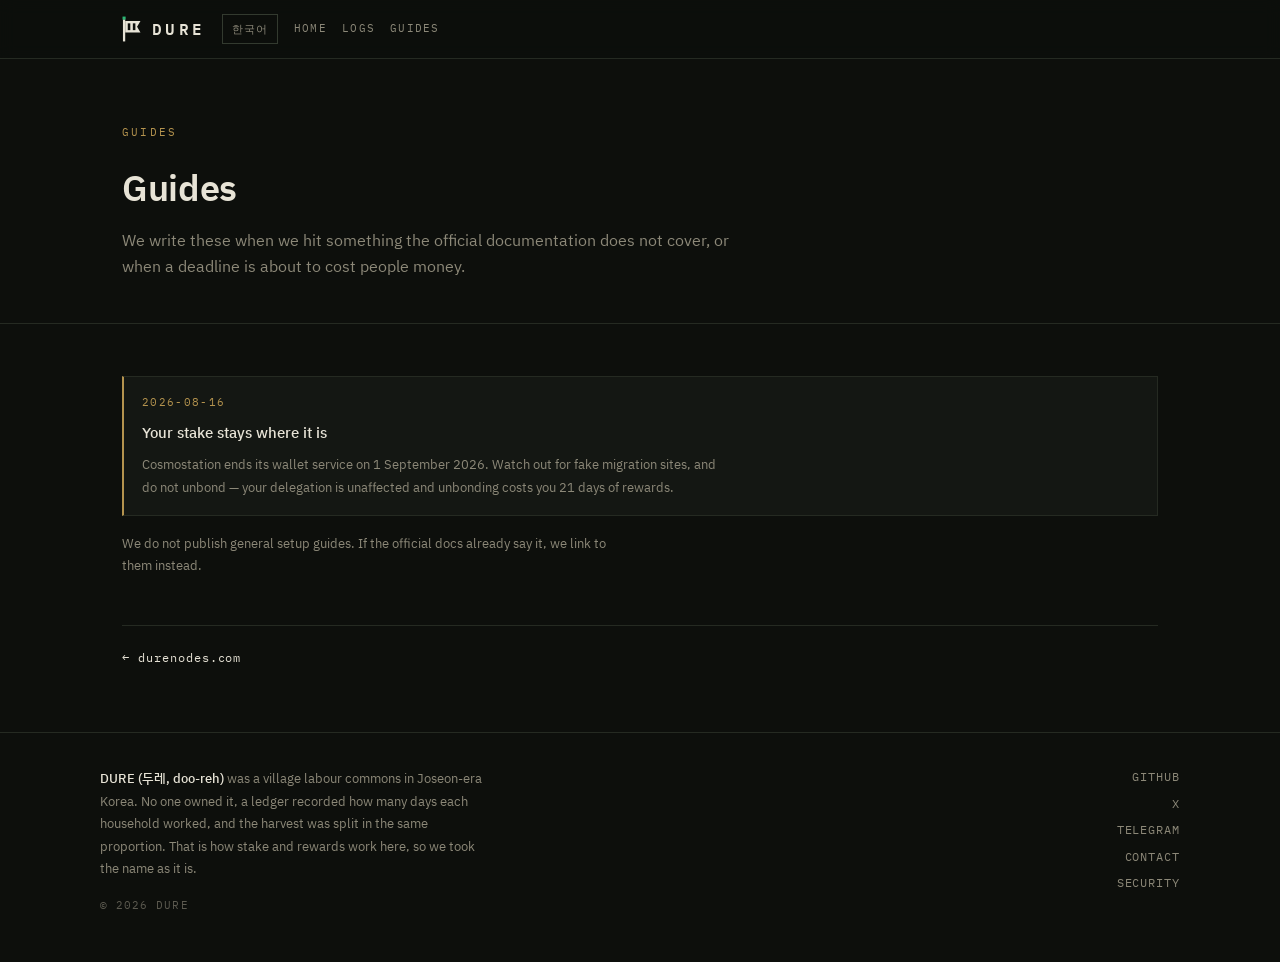
==== guides/index.html @ cf370f15 "Cut the header to HOME, LOGS and GUIDES LOG was singular next to a plural GUIDES. Both are plural no" ====
<!DOCTYPE html>
<html lang="en">
<head>
<meta charset="utf-8">
<meta name="viewport" content="width=device-width, initial-scale=1, viewport-fit=cover">
<title>Guides | DURE</title>
<meta name="description" content="Operational notes from running Celestia and Cosmos Hub validators. Only what the official documentation does not cover.">
<link rel="canonical" href="https://durenodes.com/guides/">
<link rel="alternate" hreflang="en" href="https://durenodes.com/guides/">
<link rel="alternate" hreflang="ko" href="https://durenodes.com/ko/guides/">
<link rel="alternate" hreflang="x-default" href="https://durenodes.com/guides/">
<link rel="icon" type="image/png" href="/favicon.png">
<link rel="apple-touch-icon" href="/icon-256.png">
<meta name="theme-color" content="#0D0F0C">
<meta property="og:type" content="website">
<meta property="og:site_name" content="DURE">
<meta property="og:locale" content="en_US">
<meta property="og:url" content="https://durenodes.com/guides/">
<meta property="og:title" content="Guides | DURE">
<meta property="og:description" content="Operational notes from running Celestia and Cosmos Hub validators. Only what the official documentation does not cover.">
<meta property="og:image" content="https://durenodes.com/og.png">
<meta name="twitter:card" content="summary_large_image">
<meta name="twitter:site" content="@durenodes">
<link rel="preconnect" href="https://fonts.googleapis.com">
<link rel="preconnect" href="https://fonts.gstatic.com" crossorigin>
<link href="https://fonts.googleapis.com/css2?family=IBM+Plex+Mono:wght@400;500;600&family=IBM+Plex+Sans+KR:wght@300;400;500;600&display=swap" rel="stylesheet">
<style>
:root {
  --bg: #0D0F0C;
  --panel: #141713;
  --panel-2: #1A1E18;
  --line: #252A22;
  --line-2: #333A2F;
  --fg: #E7E3D6;
  --muted: #8C8878;
  --dim: #5C5A50;
  --green: #2BB673;
  --brass: #B4934E;
  --red: #C86A5A;
  --wrap: 1080px;
  --mono: 'IBM Plex Mono', ui-monospace, SFMono-Regular, Menlo, monospace;
  --sans: 'IBM Plex Sans KR', -apple-system, BlinkMacSystemFont, 'Apple SD Gothic Neo', sans-serif;
}

* { box-sizing: border-box; }
html { scroll-behavior: smooth; -webkit-text-size-adjust: 100%; }
body {
  margin: 0; background: var(--bg); color: var(--fg);
  font-family: var(--sans); font-size: 15px; line-height: 1.7;
  -webkit-font-smoothing: antialiased;
  overflow-x: hidden;
}
body, div, span, p, h1, h2, h3, li, td, th, a, b { word-break: keep-all; }
p, h1, h2, h3, li { text-wrap: pretty; }
a { color: inherit; text-decoration: none; }
:focus-visible { outline: 1px solid var(--green); outline-offset: 3px; }
img, svg { max-width: 100%; }

.wrap { max-width: var(--wrap); margin: 0 auto; padding: 0 22px; }
.mono { font-family: var(--mono); }


.hdr {
  position: sticky; top: 0; z-index: 30;
  background: rgba(13,15,12,.92); backdrop-filter: blur(8px);
  border-bottom: 1px solid var(--line);
}
.hdr-in { display: flex; align-items: center; gap: 16px; height: 58px; }
.brand { display: flex; align-items: center; gap: 11px; flex: none; }
.brand b { font-family: var(--mono); font-size: 15.5px; font-weight: 600; letter-spacing: .22em; }
.nav {
  margin-left: auto; display: flex; gap: 20px; align-items: center;
  font-family: var(--mono); font-size: 11.5px; letter-spacing: .12em; color: var(--muted);
}
.nav a:hover { color: var(--fg); }
.lang {
  font-family: var(--mono); font-size: 11px; letter-spacing: .1em;
  color: var(--muted); border: 1px solid var(--line-2); padding: 5px 9px; flex: none;
}
.lang:hover { color: var(--fg); border-color: var(--muted); }


.hero { border-bottom: 1px solid var(--line); padding: 64px 0 44px; }
.kicker { font-family: var(--mono); font-size: 11px; letter-spacing: .2em; color: var(--brass); margin-bottom: 20px; }
h1 { font-size: clamp(24px, 4.2vw, 36px); line-height: 1.42; font-weight: 600; margin: 0 0 14px; letter-spacing: -.01em; max-width: 26ch; }
.lede { color: var(--muted); margin: 0; max-width: 62ch; font-size: 15.5px; }
.lede b { color: var(--fg); font-weight: 500; }
.lede a { color: var(--brass); text-decoration: underline; text-underline-offset: 3px; }
.lede a:hover { color: var(--fg); }

.stats { display: grid; grid-template-columns: repeat(4, minmax(0,1fr)); gap: 1px; margin-top: 38px; background: var(--line); border: 1px solid var(--line); }
.stat { background: var(--panel); padding: 18px; }
.stat-n { font-family: var(--mono); font-size: clamp(20px, 3.4vw, 26px); font-weight: 600; letter-spacing: -.02em; line-height: 1.2; }
.stat-n small { font-size: .55em; color: var(--muted); font-weight: 400; }
.stat-l { font-family: var(--mono); font-size: 10.5px; letter-spacing: .12em; color: var(--muted); margin-top: 5px; }

.cta { display: flex; flex-wrap: wrap; gap: 10px; margin-top: 26px; }
.btn {
  font-family: var(--mono); font-size: 12px; letter-spacing: .12em;
  padding: 12px 20px; border: 1px solid var(--line-2);
  display: inline-flex; align-items: center; gap: 9px;
}
.btn:hover { border-color: var(--muted); }
.btn-solid { border-color: var(--fg); background: var(--fg); color: var(--bg); font-weight: 600; }
.btn-solid:hover { background: #fff; color: var(--bg); }
.dot { width: 7px; height: 7px; background: var(--green); display: block; flex: none; }


section { padding: 52px 0; }
.sec-head { display: flex; align-items: baseline; gap: 12px; margin-bottom: 22px; flex-wrap: wrap; }
h2 { font-family: var(--mono); font-size: 12px; letter-spacing: .18em; font-weight: 600; margin: 0; }
.sec-sub { font-size: 13px; color: var(--muted); }
.rule { height: 7px; border-top: 1px solid var(--line); background-image: repeating-linear-gradient(90deg, var(--line-2) 0 1px, transparent 1px 22px); background-size: 100% 4px; background-repeat: no-repeat; }


.grid-2 { display: grid; grid-template-columns: repeat(2, minmax(0,1fr)); gap: 1px; background: var(--line); border: 1px solid var(--line); }
.net { background: var(--panel); padding: 18px; display: flex; flex-direction: column; gap: 11px; min-height: 118px; border-left: 2px solid var(--line-2); }
.net.live { border-left-color: #5C8A4A; }
.net.test { border-left-color: var(--brass); }
.net.next { background: var(--panel-2); }
.net-top { display: flex; align-items: center; gap: 10px; flex-wrap: wrap; }
.tick { width: 26px; height: 26px; border: 1px solid var(--line-2); display: grid; place-items: center; font-family: var(--mono); font-size: 10px; color: var(--muted); flex: none; }
.net-name { font-family: var(--mono); font-size: 13.5px; letter-spacing: .04em; }
.tag { margin-left: auto; font-family: var(--mono); font-size: 9.5px; letter-spacing: .12em; padding: 3px 7px; border: 1px solid var(--line-2); color: var(--muted); display: flex; align-items: center; gap: 6px; }
.tag.on { border-color: rgba(43,182,115,.45); color: var(--green); }
.tag.warn { border-color: rgba(180,147,78,.45); color: var(--brass); }
.blink { width: 6px; height: 6px; background: var(--green); display: block; animation: dure-blink 2.6s steps(1,end) infinite; }
@keyframes dure-blink { 0%,60% { opacity: 1 } 61%,100% { opacity: .3 } }
.net-meta { font-family: var(--mono); font-size: 11.5px; color: var(--muted); display: flex; flex-wrap: wrap; gap: 4px 14px; margin-top: auto; }
.net-meta b { color: var(--fg); font-weight: 500; }


.grid-svc { display: grid; grid-template-columns: repeat(auto-fill, minmax(168px,1fr)); gap: 1px; background: var(--line); border: 1px solid var(--line); }
.svc { background: var(--panel-2); padding: 15px 16px; display: flex; flex-direction: column; gap: 5px; min-height: 106px; }
.svc-n { font-family: var(--mono); font-size: 12.5px; color: var(--muted); }
.svc-d { font-size: 12px; color: var(--muted); line-height: 1.55; }
.svc-s { font-family: var(--mono); font-size: 10px; letter-spacing: .12em; color: var(--brass); margin-top: auto; }


.tbl-wrap { border: 1px solid var(--line); overflow-x: auto; -webkit-overflow-scrolling: touch; }
table { width: 100%; border-collapse: collapse; font-family: var(--mono); font-size: 12.5px; font-variant-numeric: tabular-nums; min-width: 620px; }
thead tr { background: var(--panel); font-size: 10.5px; letter-spacing: .12em; color: var(--muted); }
th { text-align: left; padding: 11px 14px; font-weight: 400; border-bottom: 1px solid var(--line); white-space: nowrap; }
td { padding: 12px 14px; border-bottom: 1px solid var(--line); white-space: nowrap; }
tbody tr:last-child td { border-bottom: 0; }
.num { text-align: right; }
.ok { color: var(--green); }
.min-badge { color: var(--green); font-size: 10px; letter-spacing: .1em; margin-left: 6px; }

.note { border: 1px solid var(--line); border-top: 0; background: var(--panel); padding: 14px 16px; font-size: 13px; color: var(--muted); line-height: 1.75; }
.note b { color: var(--fg); font-weight: 500; }
.foot-meta { display: flex; flex-wrap: wrap; gap: 10px 26px; margin-top: 14px; font-family: var(--mono); font-size: 11px; letter-spacing: .1em; color: var(--muted); }


.empty { border: 1px solid var(--line); background: var(--panel); padding: 26px 20px; text-align: center; }
.empty-t { font-family: var(--mono); font-size: 12.5px; letter-spacing: .12em; color: var(--green); margin-bottom: 10px; }
.empty p { margin: 0 auto; font-size: 13.5px; color: var(--muted); line-height: 1.8; max-width: 60ch; }

.log-head { margin: 0 0 16px; font-size: 13.5px; color: var(--muted); line-height: 1.8; max-width: 66ch; }
.log-head a { color: var(--brass); text-decoration: underline; text-underline-offset: 3px; }
.inc { border: 1px solid var(--line); background: var(--panel); padding: 16px 18px; border-left: 2px solid var(--brass); }
.inc + .inc { margin-top: 1px; }
.inc-when { font-family: var(--mono); font-size: 11px; letter-spacing: .12em; color: var(--brass); }
.inc-body { margin: 9px 0 0; font-size: 14px; color: var(--fg); line-height: 1.75; }
.inc-meta { display: flex; flex-wrap: wrap; gap: 8px 28px; margin-top: 13px; padding-top: 12px;
  border-top: 1px solid var(--line); font-size: 12.5px; color: var(--muted); line-height: 1.7; }
.inc-meta span { max-width: 58ch; }
.inc-meta b { font-family: var(--mono); font-size: 10px; letter-spacing: .14em; color: var(--muted);
  font-weight: 500; margin-right: 8px; }


.val-card { border: 1px solid var(--line); background: var(--panel); padding: 14px 16px; margin-bottom: 16px; }

#delegate .cta { margin-bottom: 30px; }
#delegate .cta:last-child { margin-bottom: 0; }
.val-label { display: block; font-family: var(--mono); font-size: 10px; letter-spacing: .16em; color: var(--brass); font-weight: 500; margin-bottom: 7px; }
.val-addr { font-family: var(--mono); font-size: 12.5px; word-break: break-all; color: var(--fg); }
.val-meta { display: flex; flex-wrap: wrap; gap: 8px 22px; margin-top: 13px; padding-top: 12px; border-top: 1px solid var(--line); font-family: var(--mono); font-size: 11px; letter-spacing: .1em; color: var(--muted); }
.val-meta b { color: var(--green); font-weight: 500; }


footer { border-top: 1px solid var(--line); }
.foot { padding: 34px 0 48px; display: flex; flex-wrap: wrap; gap: 24px; align-items: flex-start; }
.foot-story { max-width: 48ch; font-size: 12.5px; color: var(--muted); line-height: 1.8; }
.foot-story b { color: var(--fg); font-weight: 500; }
.copy { font-family: var(--mono); font-size: 10.5px; letter-spacing: .1em; color: var(--dim); margin-top: 16px; }
.foot-links { margin-left: auto; display: flex; flex-direction: column; gap: 7px; font-family: var(--mono); font-size: 11.5px; letter-spacing: .08em; color: var(--muted); text-align: right; }
.foot-links a:hover { color: var(--fg); }


@media (max-width: 760px) {
  .wrap { padding: 0 16px; }
  .hdr-in { height: 52px; gap: 10px; }
  .nav { gap: 13px; font-size: 10.5px; overflow-x: auto; scrollbar-width: none; -ms-overflow-style: none; }
  .nav::-webkit-scrollbar { display: none; }
  .hero { padding: 44px 0 34px; }
  .stats { grid-template-columns: repeat(2, minmax(0,1fr)); }
  .grid-2 { grid-template-columns: 1fr; }
  .grid-svc { grid-template-columns: repeat(auto-fill, minmax(150px,1fr)); }
  section { padding: 40px 0; }
  .foot { flex-direction: column; gap: 20px; }
  .foot-links { margin-left: 0; text-align: left; flex-direction: row; flex-wrap: wrap; gap: 8px 18px; }
  .btn { flex: 1 1 auto; justify-content: center; }
}

@media (max-width: 560px) {
  
  .hdr-in { flex-wrap: wrap; row-gap: 8px; }
  .nav { flex-wrap: wrap; overflow: visible; }
}
  .lang { order: 2; margin-left: auto; }
  .nav {
    order: 3; width: 100%; margin-left: 0;
    flex-wrap: wrap; overflow: visible; gap: 9px 15px; font-size: 10.5px;
  }
}

@media (max-width: 460px) {
  .grid-svc { grid-template-columns: 1fr 1fr; }
  .val-meta { gap: 6px 16px; font-size: 10.5px; }
  .foot-meta { font-size: 10.5px; }
}

@media (prefers-reduced-motion: reduce) {
  * { animation: none !important; transition: none !important; }
  html { scroll-behavior: auto; }
}

.log-note { margin: 16px 0 0; font-size: 12.5px; color: var(--muted); line-height: 1.8; max-width: 66ch; }

.inc-more { display: inline-block; margin-top: 13px; font-family: var(--mono); font-size: 11px;
  letter-spacing: .1em; color: var(--brass); border-bottom: 1px solid rgba(180,147,78,.35); padding-bottom: 2px; }
.inc-more:hover { color: var(--fg); border-bottom-color: var(--fg); }


.pm-meta { display: grid; grid-template-columns: repeat(auto-fit, minmax(140px,1fr)); gap: 1px; margin-top: 34px; background: var(--line); border: 1px solid var(--line); }
.pm-m { background: var(--panel); padding: 15px 16px; display: flex; flex-direction: column; gap: 5px; }
.pm-m b { font-family: var(--mono); font-size: 10px; letter-spacing: .14em; color: var(--muted); font-weight: 400; }
.pm-m span { font-family: var(--mono); font-size: 13px; }
.post { max-width: 68ch; }
.post h2 { font-family: var(--sans); font-size: 19px; font-weight: 600; letter-spacing: 0; margin: 44px 0 14px; text-transform: none; }
.post h2:first-child { margin-top: 0; }
.post p { margin: 0 0 15px; font-size: 15px; line-height: 1.85; color: #C9C4B4; }
.post p b { color: var(--fg); font-weight: 600; }
.post code { font-family: var(--mono); font-size: .88em; color: var(--brass); background: var(--panel-2); padding: 1px 5px; }
.post pre { font-family: var(--mono); font-size: 12px; line-height: 1.7; color: var(--muted);
  background: var(--panel); border: 1px solid var(--line); border-left: 2px solid var(--line-2);
  padding: 14px 16px; margin: 0 0 18px; overflow-x: auto; -webkit-overflow-scrolling: touch; }
.post a { color: var(--brass); text-decoration: underline; text-underline-offset: 3px; }
.post a:hover { color: var(--fg); }
.pm-back { margin-top: 48px; padding-top: 22px; border-top: 1px solid var(--line); font-family: var(--mono); font-size: 12px; letter-spacing: .08em; }


.gd { display: block; border: 1px solid var(--line); background: var(--panel);
  padding: 16px 18px; border-left: 2px solid var(--brass); text-decoration: none; }
.gd + .gd { margin-top: 1px; }
.gd:hover { border-left-color: var(--fg); }
.gd-when { font-family: var(--mono); font-size: 11px; letter-spacing: .12em; color: var(--brass); }
.gd-t { margin-top: 9px; font-size: 15px; color: var(--fg); line-height: 1.6; font-weight: 500; }
.gd-d { margin: 8px 0 0; font-size: 13px; color: var(--muted); line-height: 1.75; max-width: 72ch; }


.doors { display: grid; grid-template-columns: 1fr 1fr; gap: 1px; }
@media (max-width: 720px) { .doors { grid-template-columns: 1fr; } }
.door { display: block; border: 1px solid var(--line); background: var(--panel);
  padding: 22px 22px 20px; text-decoration: none; }
.door:hover { border-color: var(--brass); }
.door-k { font-family: var(--mono); font-size: 11px; letter-spacing: .14em; color: var(--brass); }
.door-t { margin-top: 12px; font-size: 17px; color: var(--fg); line-height: 1.5; font-weight: 500; }
.door-d { margin: 9px 0 0; font-size: 13px; color: var(--muted); line-height: 1.8; }
.door-go { display: inline-block; margin-top: 16px; font-family: var(--mono); font-size: 11px;
  letter-spacing: .1em; color: var(--muted); border-bottom: 1px solid var(--line); padding-bottom: 2px; }
.door:hover .door-go { color: var(--fg); border-bottom-color: var(--fg); }
.nav-here { color: var(--fg); }
</style>
</head>
<body>

<header class="hdr">
  <div class="wrap hdr-in">
    <a class="brand" href="/" aria-label="DURE">
      <svg width="19" height="26" viewBox="52 32 133 184" aria-hidden="true" style="display:block">
          <rect x="55" y="36" width="22" height="22" fill="#2BB673"></rect>
          <rect x="58" y="58" width="16" height="154" fill="#E7E3D6"></rect>
          <path d="M74,68 L182,68 L158,108 L182,148 L74,148 Z" fill="#E7E3D6"></path>
          <g fill="#0D0F0C"><rect x="92" y="84" width="18" height="48"></rect><rect x="128" y="84" width="18" height="48"></rect></g>
        </svg>
      <b>DURE</b>
    </a>
    <nav class="nav" aria-label="Sections">
      <a href="/">HOME</a>
      <a href="/incidents/">LOGS</a>
      <a href="/guides/">GUIDES</a>
    </nav>
    <a class="lang" href="/ko/guides/" hreflang="ko" rel="alternate">한국어</a>
  </div>
</header>

<main id="top">
  <div class="hero">
    <div class="wrap">
      <div class="kicker">GUIDES</div>
      <h1>Guides</h1>
      <p class="lede">We write these when we hit something the official documentation does not cover, or when a deadline is about to cost people money.</p>
    </div>
  </div>

  <section>
    <div class="wrap">
      <a class="gd" href="/guides/cosmostation-shutdown/">
        <div class="gd-when">2026-08-16</div>
        <div class="gd-t">Your stake stays where it is</div>
        <p class="gd-d">Cosmostation ends its wallet service on 1 September 2026. Watch out for fake migration sites, and do not unbond — your delegation is unaffected and unbonding costs you 21 days of rewards.</p>
      </a>
      <p class="log-note">We do not publish general setup guides. If the official docs already say it, we link to them instead.</p>
      <p class="pm-back"><a href="/">← durenodes.com</a></p>
    </div>
  </section>
</main>

<footer>
  <div class="wrap foot">
    <div class="foot-story">
      <b>DURE (두레, doo-reh)</b> was a village labour commons in Joseon-era Korea. No one owned it, a ledger recorded how many days each household worked, and the harvest was split in the same proportion. That is how stake and rewards work here, so we took the name as it is.
      <div class="copy">© 2026 DURE</div>
    </div>
    <div class="foot-links">
        <a href="https://github.com/durenodes" rel="me noopener" target="_blank">GITHUB</a>
        <a href="https://x.com/durenodes" rel="me noopener" target="_blank">X</a>
        <a href="https://t.me/durenodes" rel="me noopener" target="_blank">TELEGRAM</a>
        <a href="mailto:contact@durenodes.com">CONTACT</a>
        <a href="mailto:security@durenodes.com">SECURITY</a>
    </div>
  </div>
</footer>

</body>
</html>
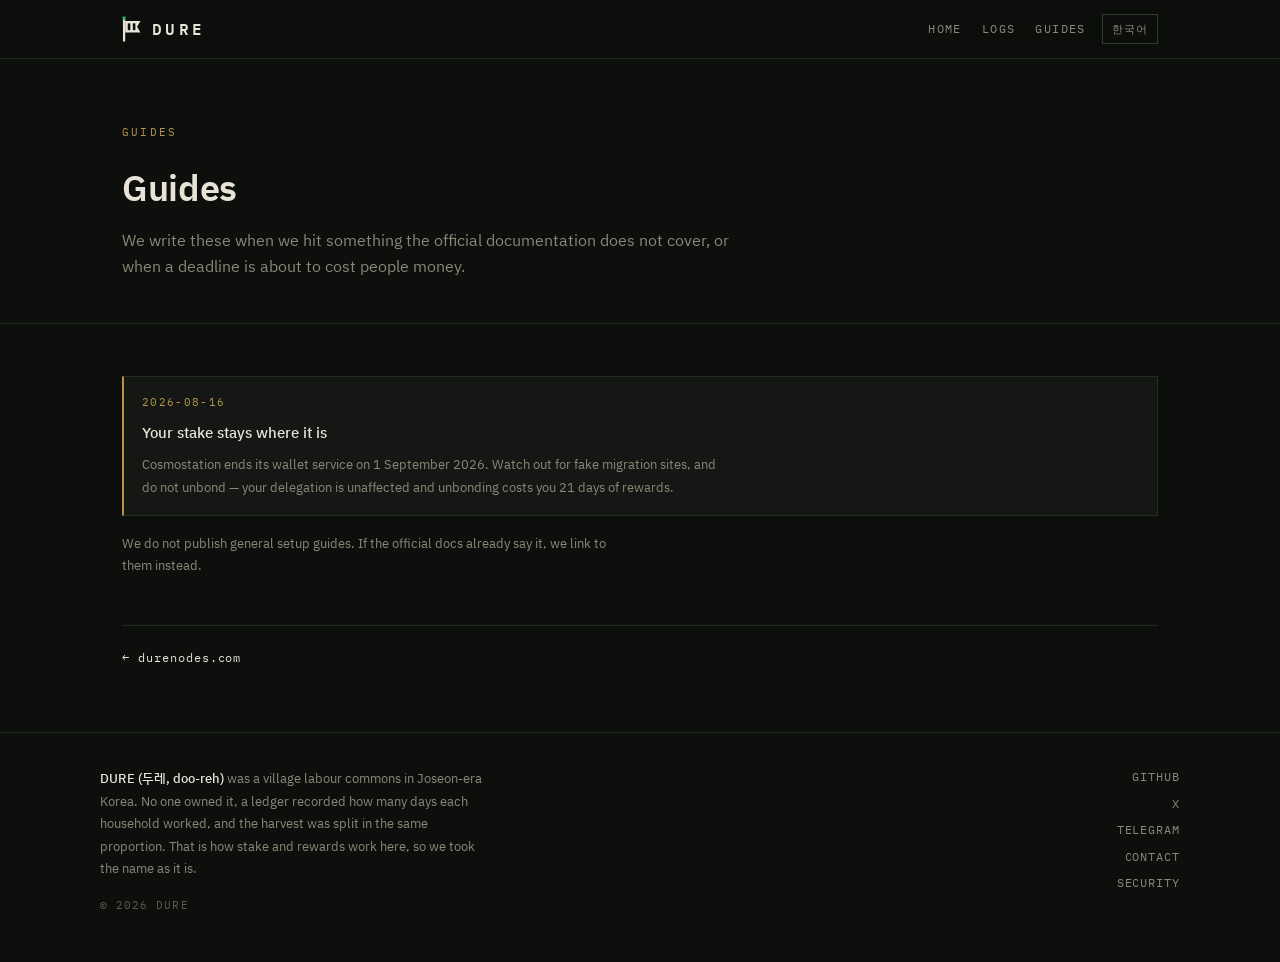
==== commit 782be469: "Two-row header on mobile, and remove rules that leaked out of a media query At 375px GUIDES was clip" ====
--- a/guides/index.html
+++ b/guides/index.html
@@ -203,17 +203,6 @@
   .btn { flex: 1 1 auto; justify-content: center; }
 }
 
-@media (max-width: 560px) {
-  
-  .hdr-in { flex-wrap: wrap; row-gap: 8px; }
-  .nav { flex-wrap: wrap; overflow: visible; }
-}
-  .lang { order: 2; margin-left: auto; }
-  .nav {
-    order: 3; width: 100%; margin-left: 0;
-    flex-wrap: wrap; overflow: visible; gap: 9px 15px; font-size: 10.5px;
-  }
-}
 
 @media (max-width: 460px) {
   .grid-svc { grid-template-columns: 1fr 1fr; }
@@ -272,6 +261,14 @@
   letter-spacing: .1em; color: var(--muted); border-bottom: 1px solid var(--line); padding-bottom: 2px; }
 .door:hover .door-go { color: var(--fg); border-bottom-color: var(--fg); }
 .nav-here { color: var(--fg); }
+
+
+@media (max-width: 560px) {
+  .hdr-in { flex-wrap: wrap; height: auto; padding: 9px 0; row-gap: 9px; }
+  .brand { order: 1; }
+  .lang { order: 2; margin-left: auto; }
+  .nav { order: 3; flex-basis: 100%; margin-left: 0; overflow: visible; }
+}
 </style>
 </head>
 <body>
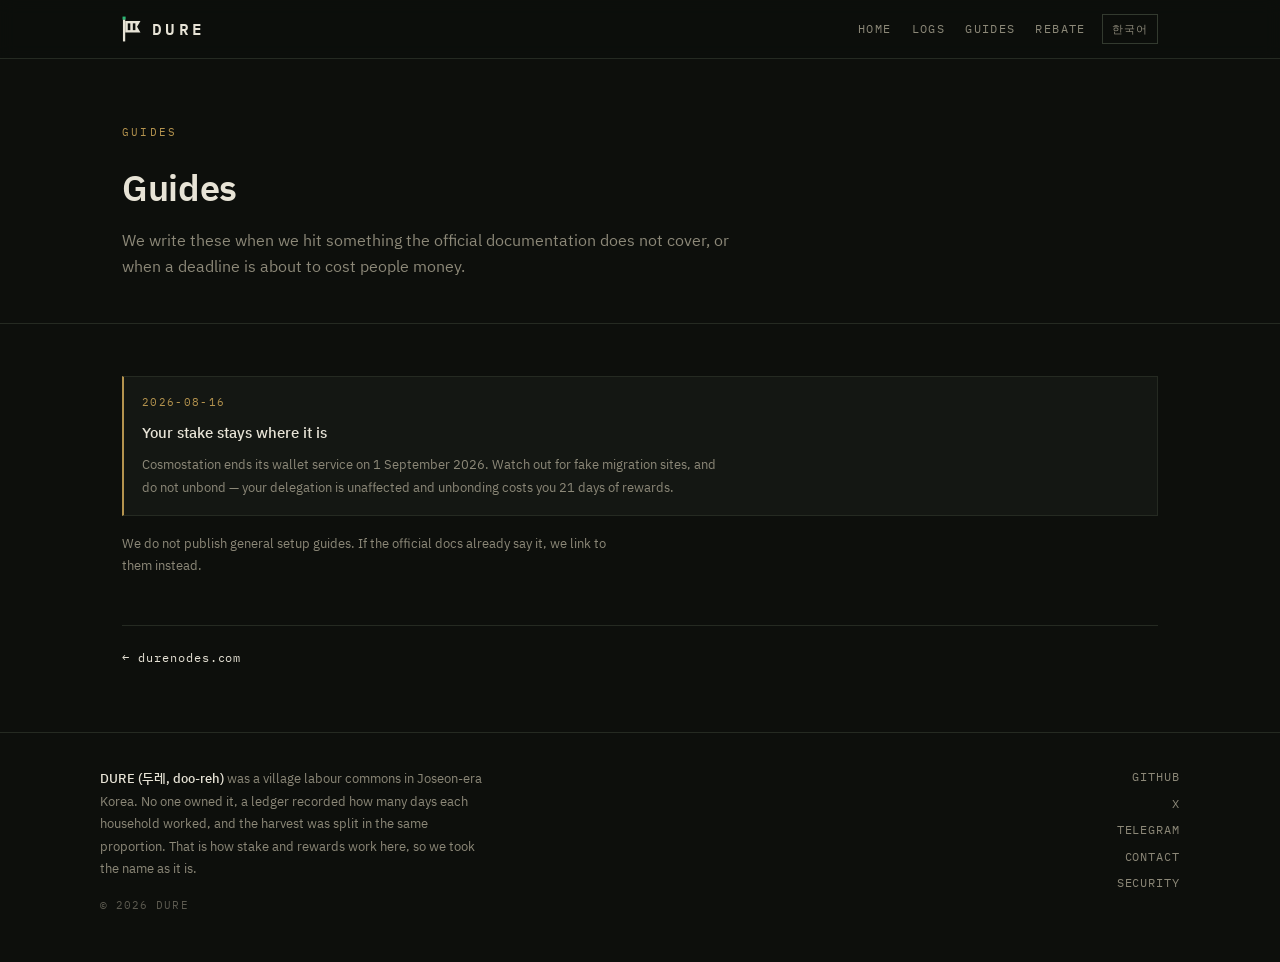
==== commit 4e3c40a4: "Add the commission rebate page We return 40% of the commission a delegation earns, every week, and t" ====
--- a/guides/index.html
+++ b/guides/index.html
@@ -264,10 +264,12 @@
 
 
 @media (max-width: 560px) {
-  .hdr-in { flex-wrap: wrap; height: auto; padding: 9px 0; row-gap: 9px; }
+  
+  .hdr-in { flex-wrap: wrap; height: auto; padding-top: 9px; padding-bottom: 9px; row-gap: 9px; }
   .brand { order: 1; }
   .lang { order: 2; margin-left: auto; }
-  .nav { order: 3; flex-basis: 100%; margin-left: 0; overflow: visible; }
+  .nav { order: 3; flex-basis: 100%; margin-left: 0; overflow: visible;
+    justify-content: flex-end; }
 }
 </style>
 </head>
@@ -288,6 +290,7 @@
       <a href="/">HOME</a>
       <a href="/incidents/">LOGS</a>
       <a href="/guides/">GUIDES</a>
+      <a href="/rebate/">REBATE</a>
     </nav>
     <a class="lang" href="/ko/guides/" hreflang="ko" rel="alternate">한국어</a>
   </div>
